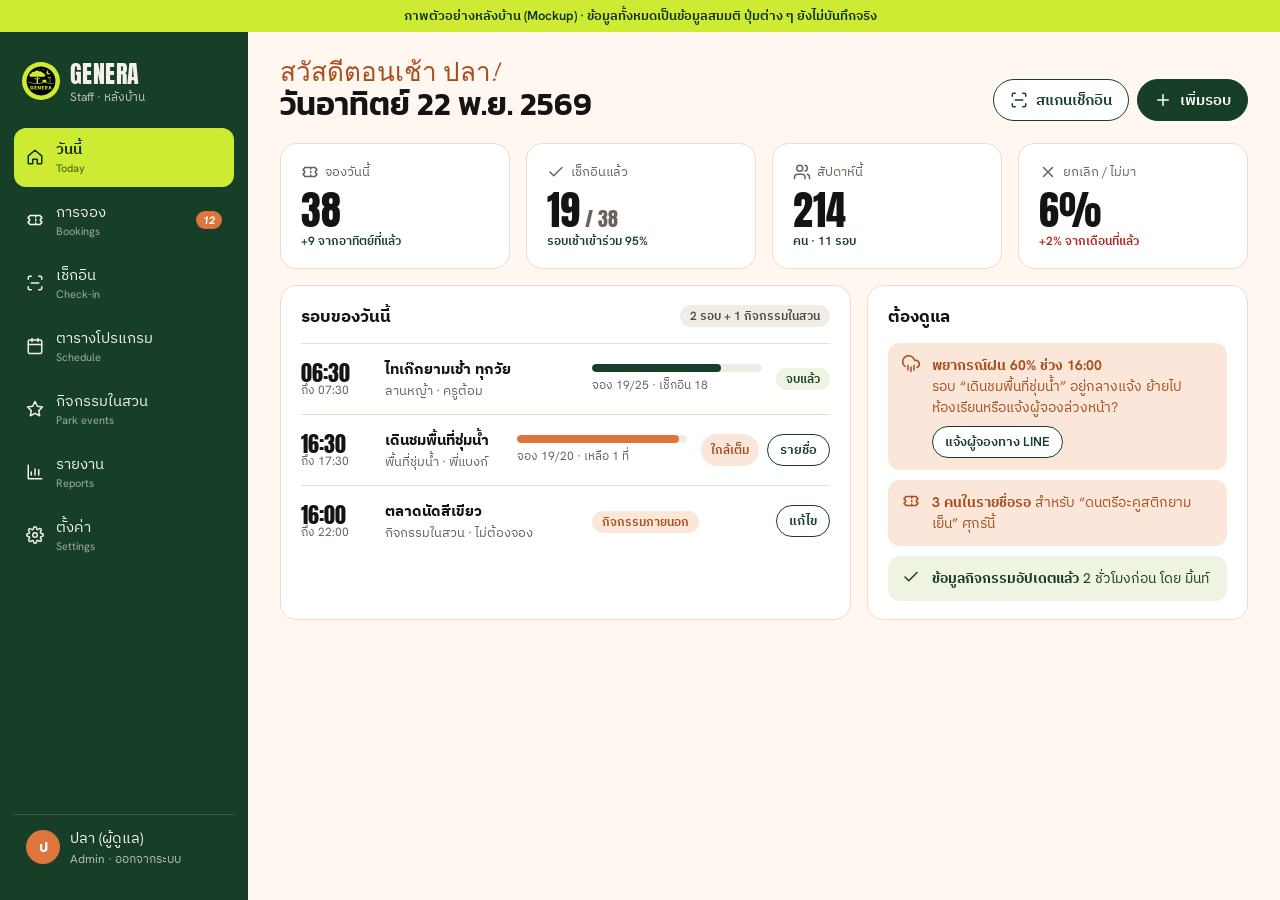
==== staff/index.html @ 7e729776 "Add clickable staff back-office mockup at /staff (sample data only) Co-Authored-By: Claude Opus 5.5 " ====
<!doctype html>
<html lang="th">
<head>
<meta charset="utf-8">
<meta name="viewport" content="width=device-width,initial-scale=1">
<meta name="robots" content="noindex">
<title>GENERA Staff — หลังบ้าน (mockup)</title>
<link rel="preconnect" href="https://fonts.googleapis.com">
<link rel="preconnect" href="https://fonts.gstatic.com" crossorigin>
<link href="https://fonts.googleapis.com/css2?family=Anton&family=Caveat:wght@600&family=Hanken+Grotesk:wght@400;500;600;700&family=IBM+Plex+Sans+Thai:wght@400;500;600;700&family=Kanit:wght@500;600&display=swap" rel="stylesheet">
<!--
  ILLUSTRATION ONLY. This page is a clickable mockup of a future staff back-office.
  All names, bookings and numbers are invented sample data. Nothing is loaded from or
  saved to any server.
-->
<style>
:root{
  --bg:#FFF7F0; --surface:#FFFFFF; --surface-2:#FFFBF7;
  --line:#EBDDCF; --line-strong:#D6C3AE;
  --ink:#141414; --ink-2:#4E4842; --ink-3:#6B635B;
  --green:#173F27; --green-soft:#EEF3E2; --green-deep:#12301F;
  --orange:#DE753C; --orange-ink:#A84E1C; --orange-soft:#FBE7DA;
  --lime:#CDEB32; --red:#B42318; --red-soft:#FDECEA; --sand:#EDD5B7;
  --display:"Anton","Kanit",Impact,sans-serif;
  --script:"Caveat",cursive;
  --font:"Hanken Grotesk","IBM Plex Sans Thai",system-ui,sans-serif;
  --r:16px;
}
*{box-sizing:border-box}
html,body{margin:0}
body{background:var(--bg);color:var(--ink);font:15px/1.5 var(--font)}
button{font:inherit;cursor:pointer}
svg.i{width:18px;height:18px;flex:none;fill:none;stroke:currentColor;stroke-width:2;stroke-linecap:round;stroke-linejoin:round}

.mock-banner{background:var(--lime);color:var(--green-deep);font-weight:600;font-size:13px;text-align:center;padding:6px 16px}

.app{display:grid;grid-template-columns:248px 1fr;min-height:calc(100vh - 32px)}
/* sidebar */
.side{background:var(--green);color:#F4F1E8;padding:20px 14px;display:flex;flex-direction:column;gap:4px;position:sticky;top:0;height:calc(100vh - 32px)}
.brand{display:flex;align-items:center;gap:10px;padding:4px 8px 18px}
.brand img{width:38px;height:38px;border-radius:50%;background:var(--lime);padding:4px}
.brand b{font-family:var(--display);font-weight:400;font-size:24px;letter-spacing:.02em}
.brand small{display:block;font-size:12px;opacity:.75;margin-top:-4px}
.nav{display:flex;align-items:center;gap:12px;padding:10px 12px;border-radius:12px;border:0;background:none;color:inherit;text-align:left;width:100%}
.nav span small{display:block;font-size:11px;opacity:.6}
.nav:hover{background:rgba(255,255,255,.08)}
.nav[aria-current="page"]{background:var(--lime);color:var(--green-deep);font-weight:600}
.nav .count{margin-left:auto;background:var(--orange);color:#fff;font-size:11px;font-weight:700;border-radius:99px;padding:1px 7px}
.side .me{margin-top:auto;display:flex;align-items:center;gap:10px;padding:12px;border-top:1px solid rgba(255,255,255,.15)}
.avatar{width:34px;height:34px;border-radius:50%;background:var(--orange);color:#fff;display:grid;place-items:center;font-weight:700;flex:none}
.me small{display:block;opacity:.7;font-size:12px}

/* main */
main{padding:28px 32px 48px;min-width:0}
.top{display:flex;align-items:flex-end;justify-content:space-between;gap:16px;flex-wrap:wrap;margin-bottom:22px}
.script{font-family:var(--script);color:var(--orange-ink);font-size:26px;line-height:1;margin:0}
h1{font-family:var(--display);font-weight:400;font-size:38px;line-height:1.05;margin:2px 0 0;text-transform:uppercase}
:lang(th) h1{font-family:"Kanit",var(--display);font-weight:600;font-size:32px}
h2{font-size:17px;margin:0}
.btn{display:inline-flex;align-items:center;gap:8px;border-radius:99px;padding:9px 16px;border:1.5px solid var(--green);background:var(--surface);color:var(--green);font-weight:600}
.btn.primary{background:var(--green);color:#fff}
.btn.lime{background:var(--lime);border-color:var(--lime);color:var(--green-deep)}
.btn.sm{padding:5px 12px;font-size:13px}
.btn.danger{border-color:var(--red);color:var(--red)}
.actions{display:flex;gap:8px;flex-wrap:wrap}

.card{background:var(--surface);border:1px solid var(--line);border-radius:var(--r);padding:18px 20px}
.card-h{display:flex;align-items:center;justify-content:space-between;gap:12px;margin-bottom:14px}
.muted{color:var(--ink-3)}
.grid{display:grid;gap:16px}
.kpis{grid-template-columns:repeat(4,minmax(0,1fr))}
.two{grid-template-columns:1.5fr 1fr}
.kpi .label{font-size:13px;color:var(--ink-3);display:flex;align-items:center;gap:6px}
.kpi .val{font-family:var(--display);font-size:40px;line-height:1.1;margin-top:6px}
.kpi .delta{font-size:12px;font-weight:600;color:var(--green)}
.kpi .delta.down{color:var(--red)}

.badge{display:inline-flex;align-items:center;gap:4px;font-size:12px;font-weight:600;border-radius:99px;padding:2px 10px;white-space:nowrap}
.b-green{background:var(--green-soft);color:var(--green)}
.b-orange{background:var(--orange-soft);color:var(--orange-ink)}
.b-red{background:var(--red-soft);color:var(--red)}
.b-grey{background:#F1ECE6;color:var(--ink-2)}
.b-lime{background:var(--lime);color:var(--green-deep)}

/* session rows */
.sess{display:grid;grid-template-columns:70px 1fr 170px auto;gap:14px;align-items:center;padding:14px 0;border-top:1px solid var(--line)}
.sess:first-of-type{border-top:0}
.time{font-family:var(--display);font-size:22px;line-height:1}
.time small{display:block;font-family:var(--font);font-size:12px;color:var(--ink-3)}
.bar{height:8px;border-radius:99px;background:#F1ECE6;overflow:hidden}
.bar i{display:block;height:100%;background:var(--green);border-radius:inherit}
.bar i.warn{background:var(--orange)}
.cap{font-size:12px;color:var(--ink-3);margin-top:4px}

/* table */
.tbl-wrap{overflow-x:auto}
table{width:100%;border-collapse:collapse;font-size:14px}
th{text-align:left;font-size:12px;font-weight:600;color:var(--ink-3);text-transform:uppercase;letter-spacing:.04em;padding:8px 10px;border-bottom:1.5px solid var(--line-strong);white-space:nowrap}
td{padding:11px 10px;border-bottom:1px solid var(--line);vertical-align:middle}
tr:hover td{background:var(--surface-2)}
.code{font-family:ui-monospace,Menlo,monospace;font-size:13px;background:#F6F0EA;border-radius:6px;padding:2px 6px}

.toolbar{display:flex;gap:10px;flex-wrap:wrap;margin-bottom:14px}
.input,.select{border:1.5px solid var(--line-strong);border-radius:12px;padding:8px 12px;background:var(--surface);font:inherit;color:var(--ink)}
.input.search{min-width:240px;flex:1}

.alert{display:flex;gap:12px;align-items:flex-start;padding:12px 14px;border-radius:12px;background:var(--orange-soft);color:var(--orange-ink);font-size:14px}
.alert + .alert{margin-top:10px}
.alert.green{background:var(--green-soft);color:var(--green)}

/* check-in */
.scan{aspect-ratio:1;max-width:340px;border-radius:24px;background:var(--green-deep);position:relative;display:grid;place-items:center;color:#cfd9c9;overflow:hidden}
.scan::before{content:"";position:absolute;inset:18%;border:3px dashed var(--lime);border-radius:18px}
.scan::after{content:"";position:absolute;left:18%;right:18%;height:3px;background:var(--lime);top:50%;box-shadow:0 0 18px var(--lime);animation:sweep 2.2s ease-in-out infinite alternate}
@keyframes sweep{from{top:22%}to{top:78%}}
@media (prefers-reduced-motion:reduce){.scan::after{animation:none}}
.ticket{border:2px solid var(--green);border-radius:var(--r);padding:18px;background:var(--green-soft)}
.ticket .big{font-family:var(--display);font-size:30px}

/* calendar week */
.week{display:grid;grid-template-columns:repeat(7,minmax(0,1fr));gap:8px}
.day{background:var(--surface);border:1px solid var(--line);border-radius:14px;padding:10px;min-height:170px}
.day h3{font-size:13px;margin:0 0 8px;color:var(--ink-3);font-weight:600}
.day.today{border-color:var(--green);box-shadow:0 0 0 2px var(--green) inset}
.chip{display:block;font-size:12px;border-radius:10px;padding:6px 8px;margin-bottom:6px;background:var(--green-soft);color:var(--green);line-height:1.3}
.chip b{display:block}
.chip.ev{background:var(--orange-soft);color:var(--orange-ink)}
.chip.cx{background:#F1ECE6;color:var(--ink-3);text-decoration:line-through}

/* charts */
.chart{display:flex;align-items:flex-end;gap:10px;height:180px;padding-top:10px}
.chart .col{flex:1;display:flex;flex-direction:column;align-items:center;gap:6px;height:100%;justify-content:flex-end}
.chart .col i{display:block;width:100%;max-width:38px;background:var(--green);border-radius:8px 8px 3px 3px}
.chart .col i.alt{background:var(--lime)}
.chart .col small{font-size:11px;color:var(--ink-3)}
.hbar{display:grid;grid-template-columns:150px 1fr 44px;gap:10px;align-items:center;font-size:13px;margin:8px 0}

.form-row{display:grid;grid-template-columns:180px 1fr;gap:14px;align-items:center;padding:12px 0;border-top:1px solid var(--line)}
.form-row:first-child{border-top:0}
.switch{width:42px;height:24px;border-radius:99px;background:var(--green);position:relative;display:inline-block;vertical-align:middle}
.switch::after{content:"";position:absolute;width:18px;height:18px;border-radius:50%;background:#fff;top:3px;right:3px}
.switch.off{background:var(--line-strong)}
.switch.off::after{right:auto;left:3px}

.view{display:none}
.view.on{display:block}

.toast{position:fixed;bottom:20px;left:50%;transform:translateX(-50%);background:var(--ink);color:#fff;padding:10px 18px;border-radius:99px;font-size:14px;opacity:0;pointer-events:none;transition:opacity .2s}
.toast.show{opacity:1}

.menu-btn{display:none}

@media (max-width:1100px){.kpis{grid-template-columns:repeat(2,minmax(0,1fr))}.two{grid-template-columns:1fr}.week{grid-template-columns:repeat(4,minmax(0,1fr))}}
@media (max-width:820px){
  .app{grid-template-columns:1fr}
  .side{position:fixed;inset:32px auto 0 0;width:260px;z-index:10;transform:translateX(-100%);transition:transform .2s;height:auto}
  .side.open{transform:none}
  .menu-btn{display:inline-flex}
  main{padding:20px 16px 40px}
  .sess{grid-template-columns:60px 1fr;row-gap:8px}
  .sess .cap-col,.sess .actions{grid-column:2}
  .week{grid-template-columns:repeat(2,minmax(0,1fr))}
  .form-row{grid-template-columns:1fr;gap:6px}
  .hbar{grid-template-columns:110px 1fr 36px}
  .input.search{min-width:0}
}
</style>
</head>
<body>
<div class="mock-banner">ภาพตัวอย่างหลังบ้าน (Mockup) · ข้อมูลทั้งหมดเป็นข้อมูลสมมติ ปุ่มต่าง ๆ ยังไม่บันทึกจริง</div>

<div class="app">
  <aside class="side" id="side">
    <div class="brand">
      <img src="../assets/img/genera-logo.svg" alt="">
      <div><b>GENERA</b><small>Staff · หลังบ้าน</small></div>
    </div>
    <button class="nav" data-view="today" aria-current="page"><svg class="i"><use href="#i-home"/></svg><span>วันนี้<small>Today</small></span></button>
    <button class="nav" data-view="bookings"><svg class="i"><use href="#i-ticket"/></svg><span>การจอง<small>Bookings</small></span><em class="count">12</em></button>
    <button class="nav" data-view="checkin"><svg class="i"><use href="#i-scan"/></svg><span>เช็กอิน<small>Check-in</small></span></button>
    <button class="nav" data-view="schedule"><svg class="i"><use href="#i-cal"/></svg><span>ตารางโปรแกรม<small>Schedule</small></span></button>
    <button class="nav" data-view="events"><svg class="i"><use href="#i-star"/></svg><span>กิจกรรมในสวน<small>Park events</small></span></button>
    <button class="nav" data-view="reports"><svg class="i"><use href="#i-chart"/></svg><span>รายงาน<small>Reports</small></span></button>
    <button class="nav" data-view="settings"><svg class="i"><use href="#i-gear"/></svg><span>ตั้งค่า<small>Settings</small></span></button>
    <div class="me"><span class="avatar">ป</span><div>ปลา (ผู้ดูแล)<small>Admin · ออกจากระบบ</small></div></div>
  </aside>

  <main>
    <button class="btn sm menu-btn" id="menuBtn" style="margin-bottom:12px"><svg class="i"><use href="#i-menu"/></svg>เมนู</button>

    <!-- ============ TODAY ============ -->
    <section class="view on" id="v-today">
      <div class="top">
        <div><p class="script">สวัสดีตอนเช้า ปลา!</p><h1>วันอาทิตย์ 22 พ.ย. 2569</h1></div>
        <div class="actions">
          <button class="btn" data-goto="checkin"><svg class="i"><use href="#i-scan"/></svg>สแกนเช็กอิน</button>
          <button class="btn primary" data-toast="เปิดฟอร์มเพิ่มรอบใหม่ (ตัวอย่าง)"><svg class="i"><use href="#i-plus"/></svg>เพิ่มรอบ</button>
        </div>
      </div>

      <div class="grid kpis">
        <div class="card kpi"><div class="label"><svg class="i"><use href="#i-ticket"/></svg>จองวันนี้</div><div class="val">38</div><div class="delta">+9 จากอาทิตย์ที่แล้ว</div></div>
        <div class="card kpi"><div class="label"><svg class="i"><use href="#i-check"/></svg>เช็กอินแล้ว</div><div class="val">19<span class="muted" style="font-size:20px"> / 38</span></div><div class="delta">รอบเช้าเข้าร่วม 95%</div></div>
        <div class="card kpi"><div class="label"><svg class="i"><use href="#i-users"/></svg>สัปดาห์นี้</div><div class="val">214</div><div class="delta">คน · 11 รอบ</div></div>
        <div class="card kpi"><div class="label"><svg class="i"><use href="#i-x"/></svg>ยกเลิก / ไม่มา</div><div class="val">6%</div><div class="delta down">+2% จากเดือนที่แล้ว</div></div>
      </div>

      <div class="grid two" style="margin-top:16px">
        <div class="card">
          <div class="card-h"><h2>รอบของวันนี้</h2><span class="badge b-grey">2 รอบ + 1 กิจกรรมในสวน</span></div>
          <div class="sess">
            <div class="time">06:30<small>ถึง 07:30</small></div>
            <div><b>ไทเก๊กยามเช้า ทุกวัย</b><div class="muted" style="font-size:13px">ลานหญ้า · ครูต้อม</div></div>
            <div class="cap-col"><div class="bar"><i style="width:76%"></i></div><div class="cap">จอง 19/25 · เช็กอิน 18</div></div>
            <div class="actions"><span class="badge b-green">จบแล้ว</span></div>
          </div>
          <div class="sess">
            <div class="time">16:30<small>ถึง 17:30</small></div>
            <div><b>เดินชมพื้นที่ชุ่มน้ำ</b><div class="muted" style="font-size:13px">พื้นที่ชุ่มน้ำ · พี่แบงก์</div></div>
            <div class="cap-col"><div class="bar"><i class="warn" style="width:95%"></i></div><div class="cap">จอง 19/20 · เหลือ 1 ที่</div></div>
            <div class="actions"><span class="badge b-orange">ใกล้เต็ม</span><button class="btn sm" data-goto="bookings">รายชื่อ</button></div>
          </div>
          <div class="sess">
            <div class="time">16:00<small>ถึง 22:00</small></div>
            <div><b>ตลาดนัดสีเขียว</b><div class="muted" style="font-size:13px">กิจกรรมในสวน · ไม่ต้องจอง</div></div>
            <div class="cap-col"><span class="badge b-orange">กิจกรรมภายนอก</span></div>
            <div class="actions"><button class="btn sm" data-goto="events">แก้ไข</button></div>
          </div>
        </div>

        <div class="card">
          <div class="card-h"><h2>ต้องดูแล</h2></div>
          <div class="alert"><svg class="i"><use href="#i-cloud"/></svg><div><b>พยากรณ์ฝน 60% ช่วง 16:00</b><br>รอบ “เดินชมพื้นที่ชุ่มน้ำ” อยู่กลางแจ้ง ย้ายไปห้องเรียนหรือแจ้งผู้จองล่วงหน้า? <br><button class="btn sm" style="margin-top:8px" data-toast="ส่ง LINE แจ้งผู้จอง 19 คน (ตัวอย่าง)">แจ้งผู้จองทาง LINE</button></div></div>
          <div class="alert"><svg class="i"><use href="#i-ticket"/></svg><div><b>3 คนในรายชื่อรอ</b> สำหรับ “ดนตรีอะคูสติกยามเย็น” ศุกร์นี้</div></div>
          <div class="alert green"><svg class="i"><use href="#i-check"/></svg><div><b>ข้อมูลกิจกรรมอัปเดตแล้ว</b> 2 ชั่วโมงก่อน โดย มิ้นท์</div></div>
        </div>
      </div>
    </section>

    <!-- ============ BOOKINGS ============ -->
    <section class="view" id="v-bookings">
      <div class="top">
        <div><p class="script">ใครมาบ้าง</p><h1>การจอง</h1></div>
        <div class="actions"><button class="btn" data-toast="ดาวน์โหลด bookings.csv (ตัวอย่าง)"><svg class="i"><use href="#i-down"/></svg>ส่งออก CSV</button></div>
      </div>
      <div class="card">
        <div class="toolbar">
          <input class="input search" placeholder="ค้นหาชื่อ เบอร์โทร หรือรหัสจอง…">
          <select class="select"><option>ทุกรอบ</option><option>เดินชมพื้นที่ชุ่มน้ำ · อา. 22 พ.ย.</option><option>ไทเก๊กยามเช้า · อา. 22 พ.ย.</option><option>ยืดเหยียด · จ. 23 พ.ย.</option></select>
          <select class="select"><option>ทุกสถานะ</option><option>ยืนยันแล้ว</option><option>เช็กอินแล้ว</option><option>ยกเลิก</option><option>รายชื่อรอ</option></select>
        </div>
        <div class="tbl-wrap"><table>
          <thead><tr><th>รหัส</th><th>ชื่อ</th><th>รอบ</th><th>จำนวน</th><th>ที่นั่ง</th><th>ช่องทาง</th><th>สถานะ</th><th></th></tr></thead>
          <tbody id="bookRows"></tbody>
        </table></div>
        <p class="muted" style="font-size:13px;margin:12px 0 0">แสดง 8 จาก 214 รายการ · ข้อมูลส่วนบุคคลจะถูกลบอัตโนมัติ 90 วันหลังวันกิจกรรม (PDPA)</p>
      </div>
    </section>

    <!-- ============ CHECK-IN ============ -->
    <section class="view" id="v-checkin">
      <div class="top"><div><p class="script">ยินดีต้อนรับ!</p><h1>เช็กอินหน้างาน</h1></div></div>
      <div class="grid two">
        <div class="card">
          <div class="card-h"><h2>สแกน QR บนตั๋ว</h2><span class="badge b-lime">กล้องพร้อม</span></div>
          <div class="scan"><span style="position:relative;z-index:1;font-size:13px">จ่อ QR code ในกรอบ</span></div>
          <div class="toolbar" style="margin-top:16px"><input class="input search" value="WL-7Q4K" aria-label="รหัสจอง"><button class="btn primary" data-toast="ค้นหารหัส (ตัวอย่าง)">ค้นหา</button></div>
        </div>
        <div class="card">
          <div class="card-h"><h2>ผลการสแกน</h2></div>
          <div class="ticket">
            <span class="badge b-green"><svg class="i" style="width:14px;height:14px"><use href="#i-check"/></svg>ตั๋วถูกต้อง</span>
            <div class="big" style="margin-top:8px">คุณสมศรี ใจดี</div>
            <p style="margin:4px 0 12px">เดินชมพื้นที่ชุ่มน้ำ · อา. 22 พ.ย. 16:30<br>2 คน · รหัส <span class="code">WL-7Q4K</span></p>
            <button class="btn primary" id="checkBtn"><svg class="i"><use href="#i-check"/></svg>ยืนยันเช็กอิน 2 คน</button>
          </div>
          <h2 style="margin:20px 0 8px">เพิ่งเช็กอิน</h2>
          <div class="muted" style="font-size:14px;line-height:2">
            16:22 · คุณวิชัย ส. (1 คน)<br>16:19 · ครอบครัวคุณนิด (4 คน)<br>16:15 · คุณ Anna K. (1 คน)
          </div>
        </div>
      </div>
    </section>

    <!-- ============ SCHEDULE ============ -->
    <section class="view" id="v-schedule">
      <div class="top">
        <div><p class="script">สัปดาห์นี้</p><h1>ตารางโปรแกรม GENERA</h1></div>
        <div class="actions"><button class="btn">‹ สัปดาห์ก่อน</button><button class="btn">สัปดาห์ถัดไป ›</button><button class="btn primary" data-toast="เปิดฟอร์มเพิ่มรอบ (ตัวอย่าง)"><svg class="i"><use href="#i-plus"/></svg>เพิ่มรอบ</button></div>
      </div>
      <div class="week" id="week"></div>
      <div class="card" style="margin-top:16px">
        <div class="card-h"><h2>แก้ไขรอบ: ดนตรีอะคูสติกยามเย็น · ศ. 27 พ.ย.</h2><span class="badge b-orange">เต็ม · รอ 3</span></div>
        <div class="form-row"><label>เวลา</label><div><input class="input" value="18:00" style="width:90px"> ถึง <input class="input" value="19:30" style="width:90px"></div></div>
        <div class="form-row"><label>โซน</label><select class="select"><option>อัฒจันทร์ (Amphitheatre)</option><option>ลานหญ้า</option><option>ห้องเรียน (มีหลังคา)</option></select></div>
        <div class="form-row"><label>จำนวนที่รับ</label><input class="input" value="40" style="width:90px"></div>
        <div class="form-row"><label>เปิดให้จอง</label><span class="switch"></span></div>
        <div class="form-row"><label></label><div class="actions"><button class="btn primary" data-toast="บันทึกแล้ว (ตัวอย่าง)">บันทึก</button><button class="btn danger" data-toast="ยกเลิกรอบและแจ้งผู้จอง 40 คน (ตัวอย่าง)">ยกเลิกรอบ + แจ้งผู้จอง</button></div></div>
      </div>
    </section>

    <!-- ============ EVENTS ============ -->
    <section class="view" id="v-events">
      <div class="top">
        <div><p class="script">ข่าวในสวน</p><h1>กิจกรรมในสวน</h1></div>
        <div class="actions"><button class="btn primary" data-toast="เปิดฟอร์มเพิ่มกิจกรรม (ตัวอย่าง)"><svg class="i"><use href="#i-plus"/></svg>เพิ่มกิจกรรม</button></div>
      </div>
      <div class="card">
        <div class="toolbar">
          <input class="input search" placeholder="ค้นหากิจกรรม…">
          <select class="select"><option>ทุกสวน</option><option>อุทยาน 100 ปี จุฬาฯ</option><option>สวนลุมพินี</option><option>สวนเบญจกิติ</option></select>
          <select class="select"><option>กำลังจะมาถึง</option><option>ผ่านไปแล้ว</option><option>ต้องตรวจสอบ</option></select>
        </div>
        <div class="tbl-wrap"><table>
          <thead><tr><th>วันที่</th><th>กิจกรรม</th><th>สถานที่</th><th>แหล่งที่มา</th><th>สถานะข้อมูล</th><th>แก้ไขล่าสุด</th><th></th></tr></thead>
          <tbody>
            <tr><td>12–15 พ.ย.</td><td><b>Picnic in the Park</b></td><td>อุทยาน 100 ปี</td><td>เพจผู้จัด</td><td><span class="badge b-green">ยืนยันแล้ว</span></td><td>มิ้นท์ · 2 ชม.</td><td><button class="btn sm">แก้ไข</button></td></tr>
            <tr><td>28 พ.ย.</td><td><b>จุฬาฯ กลางแปลง ครั้งที่ 3</b></td><td>อุทยาน 100 ปี</td><td>เพจผู้จัด, ข่าว</td><td><span class="badge b-green">ยืนยันแล้ว</span></td><td>ปลา · 1 วัน</td><td><button class="btn sm">แก้ไข</button></td></tr>
            <tr><td>29 พ.ย.</td><td><b>TESKA Winds</b></td><td>สวนลุมพินี</td><td>โปสเตอร์</td><td><span class="badge b-orange">ข้อมูลจากโปสเตอร์</span></td><td>เจ · 3 วัน</td><td><button class="btn sm">แก้ไข</button></td></tr>
            <tr><td>6 ธ.ค.</td><td><b>RBSO Sunday concert</b></td><td>สวนลุมพินี</td><td>เพจผู้จัด</td><td><span class="badge b-green">ยืนยันแล้ว</span></td><td>มิ้นท์ · 4 วัน</td><td><button class="btn sm">แก้ไข</button></td></tr>
            <tr><td>ธ.ค.</td><td><b>งานวัดบรรทัดทอง</b></td><td>วัดบรรทัดทอง</td><td>Facebook</td><td><span class="badge b-red">สถานที่ยังไม่ยืนยัน</span></td><td>เจ · 5 วัน</td><td><button class="btn sm">แก้ไข</button></td></tr>
          </tbody>
        </table></div>
      </div>
    </section>

    <!-- ============ REPORTS ============ -->
    <section class="view" id="v-reports">
      <div class="top">
        <div><p class="script">ผลลัพธ์ SDG 11</p><h1>รายงาน</h1></div>
        <div class="actions"><select class="select"><option>พฤศจิกายน 2569</option><option>ตุลาคม 2569</option></select><button class="btn" data-toast="ดาวน์โหลดรายงาน PDF (ตัวอย่าง)"><svg class="i"><use href="#i-down"/></svg>PDF</button></div>
      </div>
      <div class="grid kpis">
        <div class="card kpi"><div class="label">ผู้เข้าร่วมทั้งเดือน</div><div class="val">812</div><div class="delta">+18% จาก ต.ค.</div></div>
        <div class="card kpi"><div class="label">ผู้มาครั้งแรก</div><div class="val">47%</div><div class="delta">ของผู้จองทั้งหมด</div></div>
        <div class="card kpi"><div class="label">อัตราที่นั่งเต็ม</div><div class="val">78%</div><div class="delta">เฉลี่ยทุกรอบ</div></div>
        <div class="card kpi"><div class="label">ความพึงพอใจ</div><div class="val">4.7</div><div class="delta">จาก 5 · 126 ความเห็น</div></div>
      </div>
      <div class="grid two" style="margin-top:16px">
        <div class="card">
          <div class="card-h"><h2>ผู้เข้าร่วมรายสัปดาห์</h2><span class="muted" style="font-size:12px"><span class="badge b-green">จอง</span> <span class="badge b-lime">มาจริง</span></span></div>
          <div class="chart" id="chart"></div>
        </div>
        <div class="card">
          <div class="card-h"><h2>โปรแกรมยอดนิยม</h2></div>
          <div id="popular"></div>
        </div>
      </div>
    </section>

    <!-- ============ SETTINGS ============ -->
    <section class="view" id="v-settings">
      <div class="top"><div><p class="script">ทีมงาน</p><h1>ตั้งค่า</h1></div></div>
      <div class="grid two">
        <div class="card">
          <div class="card-h"><h2>ทีมงาน</h2><button class="btn sm primary" data-toast="ส่งคำเชิญทางอีเมล (ตัวอย่าง)">เชิญสมาชิก</button></div>
          <div class="tbl-wrap"><table>
            <thead><tr><th>ชื่อ</th><th>บทบาท</th><th>สิทธิ์</th></tr></thead>
            <tbody>
              <tr><td>ปลา</td><td><span class="badge b-lime">ผู้ดูแล</span></td><td>ทุกอย่าง</td></tr>
              <tr><td>มิ้นท์</td><td><span class="badge b-green">บรรณาธิการ</span></td><td>กิจกรรม, ตาราง</td></tr>
              <tr><td>เจ</td><td><span class="badge b-green">บรรณาธิการ</span></td><td>กิจกรรม</td></tr>
              <tr><td>ครูต้อม</td><td><span class="badge b-grey">อาสาหน้างาน</span></td><td>เช็กอินเท่านั้น</td></tr>
            </tbody>
          </table></div>
        </div>
        <div class="card">
          <div class="card-h"><h2>การแจ้งเตือนและการจอง</h2></div>
          <div class="form-row"><label>ยืนยันการจองทาง LINE</label><span class="switch"></span></div>
          <div class="form-row"><label>เตือนก่อนกิจกรรม</label><select class="select"><option>1 วันก่อน</option><option>3 ชั่วโมงก่อน</option></select></div>
          <div class="form-row"><label>แจ้งทีมเมื่อรอบใกล้เต็ม</label><span class="switch"></span></div>
          <div class="form-row"><label>จองได้สูงสุดต่อครั้ง</label><input class="input" value="4" style="width:70px"></div>
          <div class="form-row"><label>ลบข้อมูลผู้จองอัตโนมัติ</label><select class="select"><option>90 วันหลังกิจกรรม</option><option>30 วันหลังกิจกรรม</option></select></div>
          <div class="form-row"><label>รับรายชื่อรอ</label><span class="switch off"></span></div>
        </div>
      </div>
    </section>
  </main>
</div>

<div class="toast" id="toast" role="status"></div>

<svg width="0" height="0" style="position:absolute" aria-hidden="true">
  <symbol id="i-home" viewBox="0 0 24 24"><path d="M3 10.5 12 3l9 7.5V20a1 1 0 0 1-1 1h-5v-6h-6v6H4a1 1 0 0 1-1-1z"/></symbol>
  <symbol id="i-ticket" viewBox="0 0 24 24"><path d="M3 8a2 2 0 0 0 2-2h14a2 2 0 0 0 2 2v2a2 2 0 0 0 0 4v2a2 2 0 0 0-2 2H5a2 2 0 0 0-2-2v-2a2 2 0 0 0 0-4z"/><path d="M13 6v2M13 11v2M13 16v2"/></symbol>
  <symbol id="i-scan" viewBox="0 0 24 24"><path d="M3 7V5a2 2 0 0 1 2-2h2M17 3h2a2 2 0 0 1 2 2v2M21 17v2a2 2 0 0 1-2 2h-2M7 21H5a2 2 0 0 1-2-2v-2M7 12h10"/></symbol>
  <symbol id="i-cal" viewBox="0 0 24 24"><rect x="3" y="4" width="18" height="18" rx="2"/><path d="M16 2v4M8 2v4M3 10h18"/></symbol>
  <symbol id="i-star" viewBox="0 0 24 24"><path d="m12 2 3.1 6.3 6.9 1-5 4.9 1.2 6.8L12 17.8 5.8 21l1.2-6.8-5-4.9 6.9-1z"/></symbol>
  <symbol id="i-chart" viewBox="0 0 24 24"><path d="M3 3v18h18M7 16v-4M12 16V8M17 16v-7"/></symbol>
  <symbol id="i-gear" viewBox="0 0 24 24"><circle cx="12" cy="12" r="3"/><path d="M19.4 15a1.7 1.7 0 0 0 .3 1.8l.1.1a2 2 0 1 1-2.8 2.8l-.1-.1a1.7 1.7 0 0 0-1.8-.3 1.7 1.7 0 0 0-1 1.5V21a2 2 0 1 1-4 0v-.1a1.7 1.7 0 0 0-1.1-1.5 1.7 1.7 0 0 0-1.8.3l-.1.1a2 2 0 1 1-2.8-2.8l.1-.1a1.7 1.7 0 0 0 .3-1.8 1.7 1.7 0 0 0-1.5-1H3a2 2 0 1 1 0-4h.1a1.7 1.7 0 0 0 1.5-1.1 1.7 1.7 0 0 0-.3-1.8l-.1-.1a2 2 0 1 1 2.8-2.8l.1.1a1.7 1.7 0 0 0 1.8.3H9a1.7 1.7 0 0 0 1-1.5V3a2 2 0 1 1 4 0v.1a1.7 1.7 0 0 0 1 1.5 1.7 1.7 0 0 0 1.8-.3l.1-.1a2 2 0 1 1 2.8 2.8l-.1.1a1.7 1.7 0 0 0-.3 1.8V9a1.7 1.7 0 0 0 1.5 1H21a2 2 0 1 1 0 4h-.1a1.7 1.7 0 0 0-1.5 1z"/></symbol>
  <symbol id="i-plus" viewBox="0 0 24 24"><path d="M12 5v14M5 12h14"/></symbol>
  <symbol id="i-check" viewBox="0 0 24 24"><path d="M20 6 9 17l-5-5"/></symbol>
  <symbol id="i-x" viewBox="0 0 24 24"><path d="M18 6 6 18M6 6l12 12"/></symbol>
  <symbol id="i-users" viewBox="0 0 24 24"><path d="M16 21v-2a4 4 0 0 0-4-4H6a4 4 0 0 0-4 4v2"/><circle cx="9" cy="7" r="4"/><path d="M22 21v-2a4 4 0 0 0-3-3.9M16 3.1a4 4 0 0 1 0 7.8"/></symbol>
  <symbol id="i-cloud" viewBox="0 0 24 24"><path d="M20 16.6A5 5 0 0 0 18 7h-1.3A8 8 0 1 0 4 15.3M16 14v6M8 14v6M12 16v6"/></symbol>
  <symbol id="i-down" viewBox="0 0 24 24"><path d="M21 15v4a2 2 0 0 1-2 2H5a2 2 0 0 1-2-2v-4M7 10l5 5 5-5M12 15V3"/></symbol>
  <symbol id="i-menu" viewBox="0 0 24 24"><path d="M4 6h16M4 12h16M4 18h16"/></symbol>
</svg>

<script>
// ---- sample data (all fictional) ----
const bookings=[
  ["WL-7Q4K","คุณสมศรี ใจดี","เดินชมพื้นที่ชุ่มน้ำ · อา. 16:30",2,"—","LINE","ok"],
  ["WL-3M8D","คุณวิชัย ส.","เดินชมพื้นที่ชุ่มน้ำ · อา. 16:30",1,"—","เว็บ","in"],
  ["WL-9F2A","ครอบครัวคุณนิด","เดินชมพื้นที่ชุ่มน้ำ · อา. 16:30",4,"—","เว็บ","in"],
  ["TC-1B7Z","Anna K.","ไทเก๊กยามเช้า · อา. 06:30",1,"เสื่อ 7","เว็บ","in"],
  ["ST-5H6P","คุณประยูร ท.","ยืดเหยียด · จ. 17:30",2,"เก้าอี้ 3, 4","LINE","ok"],
  ["MU-8K2C","คุณแพร","ดนตรีอะคูสติก · ศ. 18:00",3,"แถว B 5–7","เว็บ","ok"],
  ["MU-2R9X","คุณต้น","ดนตรีอะคูสติก · ศ. 18:00",2,"—","เว็บ","wait"],
  ["YG-4D1L","คุณมาลี","โยคะเบาๆ · พ. 17:30",1,"เสื่อ 12","LINE","cx"]
];
const st={ok:["ยืนยันแล้ว","b-green"],in:["เช็กอินแล้ว","b-lime"],wait:["รายชื่อรอ","b-orange"],cx:["ยกเลิก","b-grey"]};
document.getElementById("bookRows").innerHTML=bookings.map(b=>`<tr><td><span class="code">${b[0]}</span></td><td>${b[1]}</td><td>${b[2]}</td><td>${b[3]}</td><td>${b[4]}</td><td>${b[5]}</td><td><span class="badge ${st[b[6]][1]}">${st[b[6]][0]}</span></td><td><button class="btn sm" data-toast="เปิดรายละเอียด ${b[0]} (ตัวอย่าง)">ดู</button></td></tr>`).join("");

const days=[
  ["จ. 23",[["17:30","ยืดเหยียดหลังเลิกงาน","12/25"]]],
  ["อ. 24",[["17:30","วงน้ำสมุนไพร","21/30"]]],
  ["พ. 25",[["17:30","โยคะเบาๆ","20/20 เต็ม"]]],
  ["พฤ. 26",[["17:30","ร้อยมาลัย","9/15"]]],
  ["ศ. 27",[["18:00","ดนตรีอะคูสติก","40/40 เต็ม"]]],
  ["ส. 28",[["07:30","ปลูกผัก","14/20"],["16:00","เล่นด้วยกัน","22/30"],["18:00","จุฬาฯ กลางแปลง 3","ev"]]],
  ["อา. 29",[["06:30","ไทเก๊ก","8/25"],["16:30","เดินพื้นที่ชุ่มน้ำ","ยกเลิก (ฝน)","cx"]]]
];
document.getElementById("week").innerHTML=days.map((d,i)=>`<div class="day${i===6?"":""}"><h3>${d[0]} พ.ย.</h3>${d[1].map(s=>`<span class="chip ${s[2]==="ev"?"ev":s[3]||""}"><b>${s[0]}</b>${s[1]}<br>${s[2]==="ev"?"กิจกรรมในสวน":s[2]}</span>`).join("")}</div>`).join("");

const weeks=[["1–7",142,128],["8–14",188,171],["15–21",226,204],["22–28",256,0]];
const max=260;
document.getElementById("chart").innerHTML=weeks.map(w=>`<div class="col"><div style="display:flex;gap:4px;align-items:flex-end;width:100%;justify-content:center;height:100%"><i style="height:${w[1]/max*100}%"></i>${w[2]?`<i class="alt" style="height:${w[2]/max*100}%"></i>`:""}</div><small>${w[0]} พ.ย.</small></div>`).join("");
const pop=[["ดนตรีอะคูสติก",100],["โยคะเบาๆ",96],["เล่นด้วยกัน",84],["ไทเก๊ก",71],["ปลูกผัก",64],["ร้อยมาลัย",58]];
document.getElementById("popular").innerHTML=pop.map(p=>`<div class="hbar"><span>${p[0]}</span><div class="bar"><i style="width:${p[1]}%"></i></div><b>${p[1]}%</b></div>`).join("")+`<p class="muted" style="font-size:12px;margin:10px 0 0">% ที่นั่งที่ถูกจองเฉลี่ยในเดือนนี้</p>`;

// ---- navigation ----
const show=v=>{
  document.querySelectorAll(".view").forEach(s=>s.classList.toggle("on",s.id==="v-"+v));
  document.querySelectorAll(".nav").forEach(n=>n.dataset.view===v?n.setAttribute("aria-current","page"):n.removeAttribute("aria-current"));
  document.getElementById("side").classList.remove("open");
  scrollTo(0,0);
  history.replaceState(null,"","#"+v);
};
document.addEventListener("click",e=>{
  const n=e.target.closest("[data-view],[data-goto]");if(n){show(n.dataset.view||n.dataset.goto);return;}
  const t=e.target.closest("[data-toast]");if(t)toast(t.dataset.toast);
});
document.getElementById("menuBtn").onclick=()=>document.getElementById("side").classList.toggle("open");
document.getElementById("checkBtn").onclick=e=>{e.currentTarget.innerHTML="เช็กอินแล้ว ✓";e.currentTarget.classList.replace("primary","lime");toast("เช็กอินคุณสมศรี 2 คน (ตัวอย่าง)");};
let tt;function toast(m){const el=document.getElementById("toast");el.textContent=m;el.classList.add("show");clearTimeout(tt);tt=setTimeout(()=>el.classList.remove("show"),2200);}
const h=location.hash.slice(1);if(h&&document.getElementById("v-"+h))show(h);
</script>
</body>
</html>
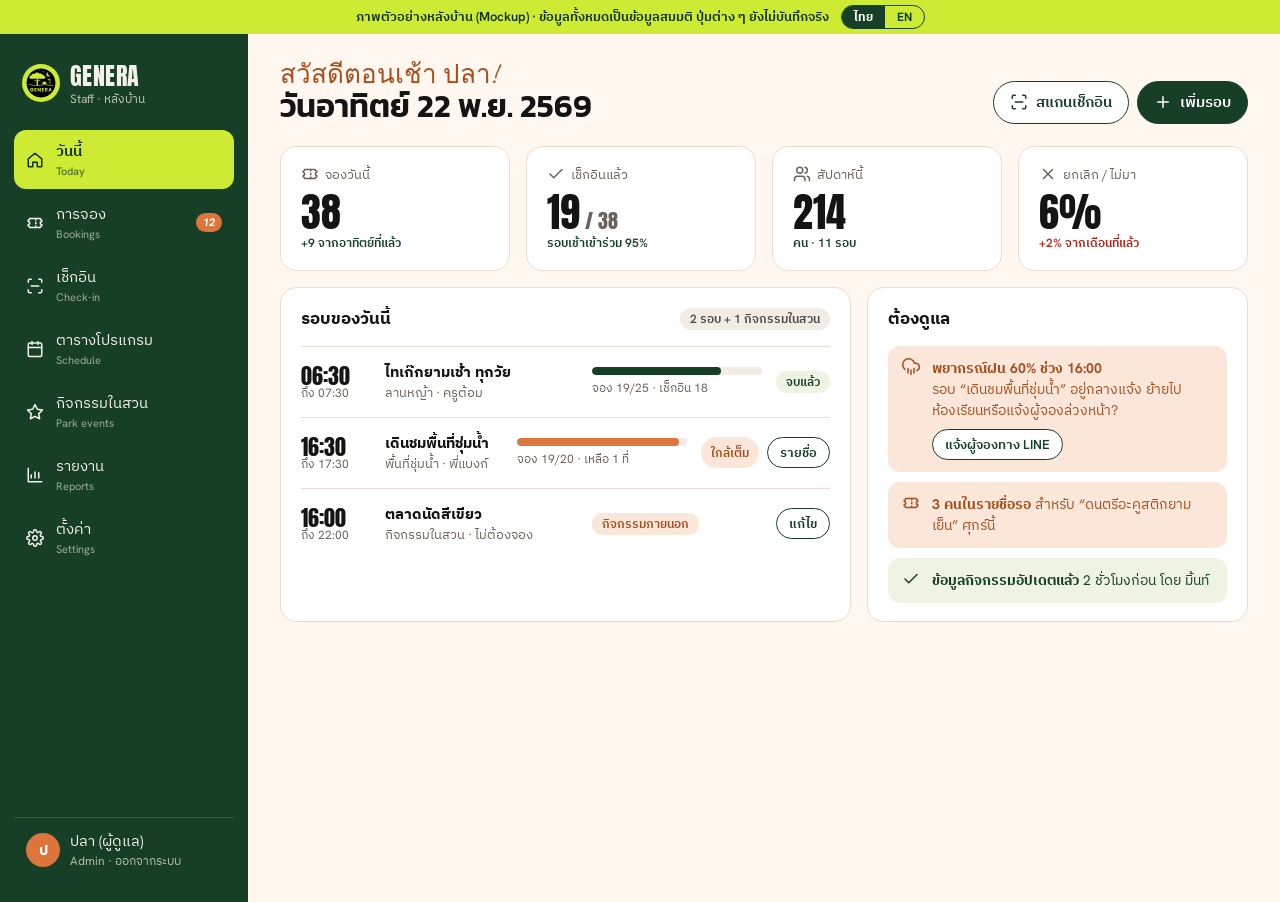
==== commit 148c1808: "Staff mockup: add Thai/English language switch Co-Authored-By: Claude Opus 5.5 <noreply@anthropic.co" ====
--- a/staff/index.html
+++ b/staff/index.html
@@ -32,7 +32,12 @@
 button{font:inherit;cursor:pointer}
 svg.i{width:18px;height:18px;flex:none;fill:none;stroke:currentColor;stroke-width:2;stroke-linecap:round;stroke-linejoin:round}
 
-.mock-banner{background:var(--lime);color:var(--green-deep);font-weight:600;font-size:13px;text-align:center;padding:6px 16px}
+.mock-banner{background:var(--lime);color:var(--green-deep);font-weight:600;font-size:13px;padding:5px 16px;display:flex;align-items:center;justify-content:center;gap:12px;flex-wrap:wrap;text-align:center}
+.lang{display:inline-flex;border:1.5px solid var(--green);border-radius:99px;overflow:hidden;flex:none}
+.lang button{border:0;background:transparent;color:var(--green);font-weight:700;font-size:12px;padding:2px 12px}
+.lang button[aria-pressed="true"]{background:var(--green);color:#fff}
+.lang button:focus-visible,.nav:focus-visible,.btn:focus-visible{outline:2px solid var(--orange);outline-offset:2px}
+html[lang="en"] .nav span small{display:none}
 
 .app{display:grid;grid-template-columns:248px 1fr;min-height:calc(100vh - 32px)}
 /* sidebar */
@@ -167,7 +172,7 @@
 </style>
 </head>
 <body>
-<div class="mock-banner">ภาพตัวอย่างหลังบ้าน (Mockup) · ข้อมูลทั้งหมดเป็นข้อมูลสมมติ ปุ่มต่าง ๆ ยังไม่บันทึกจริง</div>
+<div class="mock-banner"><span>ภาพตัวอย่างหลังบ้าน (Mockup) · ข้อมูลทั้งหมดเป็นข้อมูลสมมติ ปุ่มต่าง ๆ ยังไม่บันทึกจริง</span><span class="lang" role="group" aria-label="Language / ภาษา"><button type="button" data-lang="th" aria-pressed="true">ไทย</button><button type="button" data-lang="en" aria-pressed="false">EN</button></span></div>
 
 <div class="app">
   <aside class="side" id="side">
@@ -442,9 +447,66 @@
   const t=e.target.closest("[data-toast]");if(t)toast(t.dataset.toast);
 });
 document.getElementById("menuBtn").onclick=()=>document.getElementById("side").classList.toggle("open");
-document.getElementById("checkBtn").onclick=e=>{e.currentTarget.innerHTML="เช็กอินแล้ว ✓";e.currentTarget.classList.replace("primary","lime");toast("เช็กอินคุณสมศรี 2 คน (ตัวอย่าง)");};
+document.getElementById("checkBtn").onclick=e=>{const b=e.currentTarget;b.textContent=tr("เช็กอินแล้ว ✓");b.classList.replace("primary","lime");applyLang(lang);toast(tr("เช็กอินคุณสมศรี 2 คน (ตัวอย่าง)"));};
 let tt;function toast(m){const el=document.getElementById("toast");el.textContent=m;el.classList.add("show");clearTimeout(tt);tt=setTimeout(()=>el.classList.remove("show"),2200);}
 const h=location.hash.slice(1);if(h&&document.getElementById("v-"+h))show(h);
+
+// ---- language switch (TH / EN) ----
+const EN={
+"ภาพตัวอย่างหลังบ้าน (Mockup) · ข้อมูลทั้งหมดเป็นข้อมูลสมมติ ปุ่มต่าง ๆ ยังไม่บันทึกจริง":"Back-office mockup · All data is fictional · Buttons don't save anything yet",
+"Staff · หลังบ้าน":"Staff · Back office","วันนี้":"Today","การจอง":"Bookings","เช็กอิน":"Check-in","ตารางโปรแกรม":"Schedule","กิจกรรมในสวน":"Park events","รายงาน":"Reports","ตั้งค่า":"Settings",
+"ป":"P","ปลา (ผู้ดูแล)":"Pla (Admin)","Admin · ออกจากระบบ":"Admin · Sign out","เมนู":"Menu",
+"สวัสดีตอนเช้า ปลา!":"Good morning, Pla!","วันอาทิตย์ 22 พ.ย. 2569":"Sunday 22 Nov 2026","สแกนเช็กอิน":"Scan check-in","เพิ่มรอบ":"Add session",
+"จองวันนี้":"Booked today","+9 จากอาทิตย์ที่แล้ว":"+9 vs last Sunday","เช็กอินแล้ว":"Checked in","รอบเช้าเข้าร่วม 95%":"95% turnout this morning","สัปดาห์นี้":"This week","คน · 11 รอบ":"people · 11 sessions","ยกเลิก / ไม่มา":"Cancelled / no-show","+2% จากเดือนที่แล้ว":"+2% vs last month",
+"รอบของวันนี้":"Today's sessions","2 รอบ + 1 กิจกรรมในสวน":"2 sessions + 1 park event","ถึง 07:30":"to 07:30","ถึง 17:30":"to 17:30","ถึง 22:00":"to 22:00",
+"ไทเก๊กยามเช้า ทุกวัย":"Morning tai chi, all ages","ลานหญ้า · ครูต้อม":"Lawn · Kru Tom","จอง 19/25 · เช็กอิน 18":"Booked 19/25 · 18 checked in","จบแล้ว":"Finished",
+"เดินชมพื้นที่ชุ่มน้ำ":"Wetland walk","พื้นที่ชุ่มน้ำ · พี่แบงก์":"Wetland · P'Bank","จอง 19/20 · เหลือ 1 ที่":"Booked 19/20 · 1 spot left","ใกล้เต็ม":"Almost full","รายชื่อ":"Guest list",
+"ตลาดนัดสีเขียว":"Green market","กิจกรรมในสวน · ไม่ต้องจอง":"Park event · no booking needed","กิจกรรมภายนอก":"External event","แก้ไข":"Edit",
+"ต้องดูแล":"Needs attention","พยากรณ์ฝน 60% ช่วง 16:00":"60% chance of rain at 16:00","รอบ “เดินชมพื้นที่ชุ่มน้ำ” อยู่กลางแจ้ง ย้ายไปห้องเรียนหรือแจ้งผู้จองล่วงหน้า?":"“Wetland walk” is outdoors. Move it to the classroom, or warn the people who booked?",
+"แจ้งผู้จองทาง LINE":"Notify bookers on LINE","3 คนในรายชื่อรอ":"3 people on the waitlist","สำหรับ “ดนตรีอะคูสติกยามเย็น” ศุกร์นี้":"for “Evening acoustic music” this Friday","ข้อมูลกิจกรรมอัปเดตแล้ว":"Event info updated","2 ชั่วโมงก่อน โดย มิ้นท์":"2 hours ago by Mint",
+"ใครมาบ้าง":"Who's coming","ส่งออก CSV":"Export CSV","ทุกรอบ":"All sessions","เดินชมพื้นที่ชุ่มน้ำ · อา. 22 พ.ย.":"Wetland walk · Sun 22 Nov","ไทเก๊กยามเช้า · อา. 22 พ.ย.":"Morning tai chi · Sun 22 Nov","ยืดเหยียด · จ. 23 พ.ย.":"Stretch · Mon 23 Nov",
+"ทุกสถานะ":"All statuses","ยืนยันแล้ว":"Confirmed","ยกเลิก":"Cancelled","รายชื่อรอ":"Waitlist","รหัส":"Code","ชื่อ":"Name","รอบ":"Session","จำนวน":"People","ที่นั่ง":"Spots","ช่องทาง":"Channel","สถานะ":"Status",
+"คุณสมศรี ใจดี":"Somsri Jaidee","เดินชมพื้นที่ชุ่มน้ำ · อา. 16:30":"Wetland walk · Sun 16:30","ดู":"View","คุณวิชัย ส.":"Wichai S.","เว็บ":"Web","ครอบครัวคุณนิด":"Nid's family","ไทเก๊กยามเช้า · อา. 06:30":"Morning tai chi · Sun 06:30","เสื่อ 7":"Mat 7",
+"คุณประยูร ท.":"Prayoon T.","ยืดเหยียด · จ. 17:30":"Stretch · Mon 17:30","เก้าอี้ 3, 4":"Chairs 3, 4","คุณแพร":"Prae","ดนตรีอะคูสติก · ศ. 18:00":"Acoustic music · Fri 18:00","แถว B 5–7":"Row B 5–7","คุณต้น":"Ton","คุณมาลี":"Malee","โยคะเบาๆ · พ. 17:30":"Gentle yoga · Wed 17:30","เสื่อ 12":"Mat 12",
+"แสดง 8 จาก 214 รายการ · ข้อมูลส่วนบุคคลจะถูกลบอัตโนมัติ 90 วันหลังวันกิจกรรม (PDPA)":"Showing 8 of 214 · Personal data is deleted automatically 90 days after the session (PDPA)",
+"ยินดีต้อนรับ!":"Welcome!","เช็กอินหน้างาน":"On-site check-in","สแกน QR บนตั๋ว":"Scan the ticket QR","กล้องพร้อม":"Camera ready","จ่อ QR code ในกรอบ":"Hold the QR code inside the frame","ค้นหา":"Search","ผลการสแกน":"Scan result","ตั๋วถูกต้อง":"Valid ticket",
+"เดินชมพื้นที่ชุ่มน้ำ · อา. 22 พ.ย. 16:30":"Wetland walk · Sun 22 Nov 16:30","2 คน · รหัส":"2 people · code","ยืนยันเช็กอิน 2 คน":"Check in 2 people","เพิ่งเช็กอิน":"Just checked in","เช็กอินแล้ว ✓":"Checked in ✓",
+"16:22 · คุณวิชัย ส. (1 คน)":"16:22 · Wichai S. (1 person)","16:19 · ครอบครัวคุณนิด (4 คน)":"16:19 · Nid's family (4 people)","16:15 · คุณ Anna K. (1 คน)":"16:15 · Anna K. (1 person)",
+"ตารางโปรแกรม GENERA":"GENERA programme","‹ สัปดาห์ก่อน":"‹ Previous week","สัปดาห์ถัดไป ›":"Next week ›",
+"จ. 23 พ.ย.":"Mon 23 Nov","อ. 24 พ.ย.":"Tue 24 Nov","พ. 25 พ.ย.":"Wed 25 Nov","พฤ. 26 พ.ย.":"Thu 26 Nov","ศ. 27 พ.ย.":"Fri 27 Nov","ส. 28 พ.ย.":"Sat 28 Nov","อา. 29 พ.ย.":"Sun 29 Nov",
+"ยืดเหยียดหลังเลิกงาน":"After-work stretch","วงน้ำสมุนไพร":"Herbal tea circle","โยคะเบาๆ":"Gentle yoga","20/20 เต็ม":"20/20 full","ร้อยมาลัย":"Garland workshop","ดนตรีอะคูสติก":"Acoustic music","40/40 เต็ม":"40/40 full",
+"ปลูกผัก":"Veggie gardening","เล่นด้วยกัน":"Family play","จุฬาฯ กลางแปลง 3":"Chula outdoor cinema 3","ไทเก๊ก":"Tai chi","เดินพื้นที่ชุ่มน้ำ":"Wetland walk","ยกเลิก (ฝน)":"Cancelled (rain)",
+"แก้ไขรอบ: ดนตรีอะคูสติกยามเย็น · ศ. 27 พ.ย.":"Edit session: Evening acoustic music · Fri 27 Nov","เต็ม · รอ 3":"Full · 3 waiting","เวลา":"Time","ถึง":"to","โซน":"Zone","อัฒจันทร์ (Amphitheatre)":"Amphitheatre","ลานหญ้า":"Lawn","ห้องเรียน (มีหลังคา)":"Classroom (covered)",
+"จำนวนที่รับ":"Capacity","เปิดให้จอง":"Open for booking","บันทึก":"Save","ยกเลิกรอบ + แจ้งผู้จอง":"Cancel session + notify bookers",
+"ข่าวในสวน":"What's on in the parks","เพิ่มกิจกรรม":"Add event","ทุกสวน":"All parks","อุทยาน 100 ปี จุฬาฯ":"Chula Centenary Park","สวนลุมพินี":"Lumpini Park","สวนเบญจกิติ":"Benjakitti Park","กำลังจะมาถึง":"Upcoming","ผ่านไปแล้ว":"Past","ต้องตรวจสอบ":"Needs checking",
+"วันที่":"Date","กิจกรรม":"Event","สถานที่":"Place","แหล่งที่มา":"Source","สถานะข้อมูล":"Info status","แก้ไขล่าสุด":"Last edited","12–15 พ.ย.":"12–15 Nov","อุทยาน 100 ปี":"Centenary Park","เพจผู้จัด":"Organiser page","มิ้นท์ · 2 ชม.":"Mint · 2 hr",
+"28 พ.ย.":"28 Nov","จุฬาฯ กลางแปลง ครั้งที่ 3":"Chula Klang Plaeng 3","เพจผู้จัด, ข่าว":"Organiser page, news","ปลา · 1 วัน":"Pla · 1 day","29 พ.ย.":"29 Nov","โปสเตอร์":"Poster","ข้อมูลจากโปสเตอร์":"Poster only","เจ · 3 วัน":"Jay · 3 days","6 ธ.ค.":"6 Dec","มิ้นท์ · 4 วัน":"Mint · 4 days",
+"ธ.ค.":"Dec","งานวัดบรรทัดทอง":"Banthat Thong temple fair","วัดบรรทัดทอง":"Banthat Thong temple","สถานที่ยังไม่ยืนยัน":"Venue not confirmed","เจ · 5 วัน":"Jay · 5 days",
+"ผลลัพธ์ SDG 11":"SDG 11 impact","พฤศจิกายน 2569":"November 2026","ตุลาคม 2569":"October 2026","ผู้เข้าร่วมทั้งเดือน":"Attendance this month","+18% จาก ต.ค.":"+18% vs Oct","ผู้มาครั้งแรก":"First-time visitors","ของผู้จองทั้งหมด":"of all bookers",
+"อัตราที่นั่งเต็ม":"Fill rate","เฉลี่ยทุกรอบ":"average across sessions","ความพึงพอใจ":"Satisfaction","จาก 5 · 126 ความเห็น":"out of 5 · 126 reviews","ผู้เข้าร่วมรายสัปดาห์":"Weekly attendance","จอง":"Booked","มาจริง":"Attended",
+"1–7 พ.ย.":"1–7 Nov","8–14 พ.ย.":"8–14 Nov","15–21 พ.ย.":"15–21 Nov","22–28 พ.ย.":"22–28 Nov","โปรแกรมยอดนิยม":"Most popular programmes","% ที่นั่งที่ถูกจองเฉลี่ยในเดือนนี้":"Average % of spots booked this month",
+"ทีมงาน":"Team","เชิญสมาชิก":"Invite member","บทบาท":"Role","สิทธิ์":"Access","ปลา":"Pla","ผู้ดูแล":"Admin","ทุกอย่าง":"Everything","มิ้นท์":"Mint","บรรณาธิการ":"Editor","กิจกรรม, ตาราง":"Events, schedule","เจ":"Jay","ครูต้อม":"Kru Tom","อาสาหน้างาน":"On-site volunteer","เช็กอินเท่านั้น":"Check-in only",
+"การแจ้งเตือนและการจอง":"Notifications & booking","ยืนยันการจองทาง LINE":"Booking confirmation on LINE","เตือนก่อนกิจกรรม":"Reminder before session","1 วันก่อน":"1 day before","3 ชั่วโมงก่อน":"3 hours before","แจ้งทีมเมื่อรอบใกล้เต็ม":"Alert team when nearly full",
+"จองได้สูงสุดต่อครั้ง":"Max people per booking","ลบข้อมูลผู้จองอัตโนมัติ":"Auto-delete booker data","90 วันหลังกิจกรรม":"90 days after session","30 วันหลังกิจกรรม":"30 days after session","รับรายชื่อรอ":"Allow waitlist",
+"เปิดฟอร์มเพิ่มรอบใหม่ (ตัวอย่าง)":"Opens the new-session form (mockup)","ส่ง LINE แจ้งผู้จอง 19 คน (ตัวอย่าง)":"LINE message sent to 19 bookers (mockup)","ดาวน์โหลด bookings.csv (ตัวอย่าง)":"Downloads bookings.csv (mockup)","ค้นหาชื่อ เบอร์โทร หรือรหัสจอง…":"Search name, phone or booking code…",
+"รหัสจอง":"Booking code","ค้นหารหัส (ตัวอย่าง)":"Looks up the code (mockup)","เปิดฟอร์มเพิ่มรอบ (ตัวอย่าง)":"Opens the new-session form (mockup)","บันทึกแล้ว (ตัวอย่าง)":"Saved (mockup)","ยกเลิกรอบและแจ้งผู้จอง 40 คน (ตัวอย่าง)":"Session cancelled, 40 bookers notified (mockup)",
+"เปิดฟอร์มเพิ่มกิจกรรม (ตัวอย่าง)":"Opens the add-event form (mockup)","ค้นหากิจกรรม…":"Search events…","ดาวน์โหลดรายงาน PDF (ตัวอย่าง)":"Downloads the PDF report (mockup)","ส่งคำเชิญทางอีเมล (ตัวอย่าง)":"Invitation emailed (mockup)",
+"เช็กอินคุณสมศรี 2 คน (ตัวอย่าง)":"Checked in Somsri, 2 people (mockup)"
+};
+let lang="th";document.documentElement.lang="th";
+const orig=new WeakMap();
+function tr(s){if(lang!=="en")return s;const k=s.trim();if(EN[k])return s.replace(k,EN[k]);const m=k.match(/^เปิดรายละเอียด (\S+) \(ตัวอย่าง\)$/);return m?`Opens booking ${m[1]} (mockup)`:s;}
+function applyLang(l){
+  lang=l;document.documentElement.lang=l;
+  const w=document.createTreeWalker(document.body,NodeFilter.SHOW_TEXT);let n;
+  while(n=w.nextNode()){if(n.parentElement.closest("script,style,svg"))continue;if(!orig.has(n))orig.set(n,n.nodeValue);const o=orig.get(n);n.nodeValue=l==="en"?tr(o):o;}
+  document.querySelectorAll("[placeholder],[data-toast],[aria-label]").forEach(e=>{for(const a of ["placeholder","data-toast","aria-label"]){if(!e.hasAttribute(a))continue;const k="data-th-"+a;if(!e.hasAttribute(k))e.setAttribute(k,e.getAttribute(a));const o=e.getAttribute(k);e.setAttribute(a,l==="en"?tr(o):o);}});
+  document.querySelectorAll("[data-lang]").forEach(b=>b.setAttribute("aria-pressed",String(b.dataset.lang===l)));
+  try{localStorage.setItem("genera-staff-lang",l);}catch(e){}
+}
+document.querySelectorAll("[data-lang]").forEach(b=>b.addEventListener("click",()=>applyLang(b.dataset.lang)));
+try{if(localStorage.getItem("genera-staff-lang")==="en")applyLang("en");}catch(e){}
+
 </script>
 </body>
 </html>
